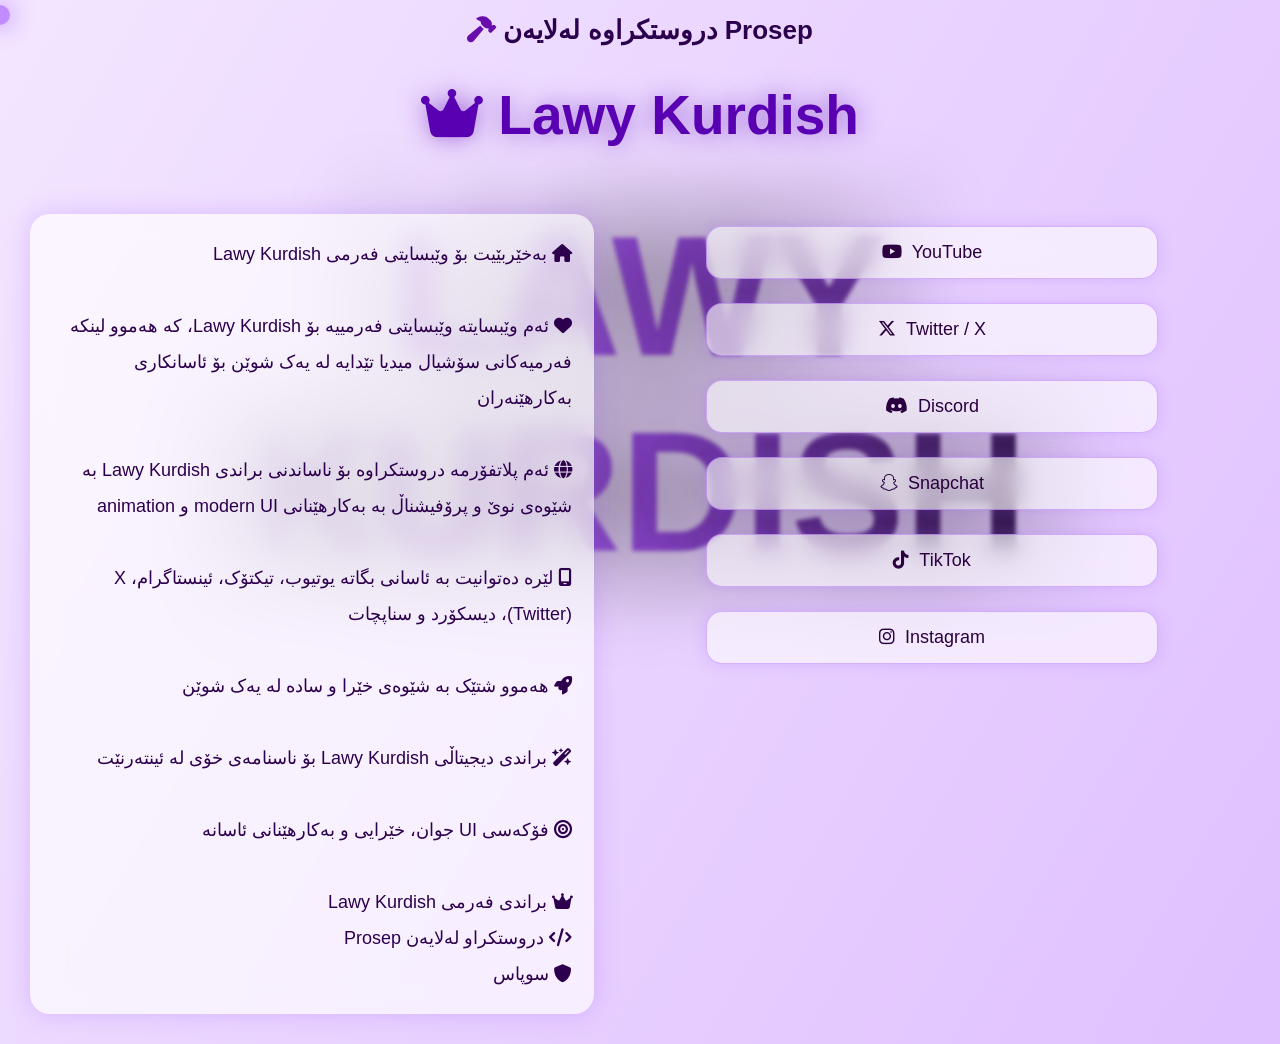
==== index.html @ 70dc0a90 "Add files via upload" ====
<!DOCTYPE html>
<html lang="en">
<head>
<meta charset="UTF-8">
<title>Lawy Kurdish</title>
<meta name="viewport" content="width=device-width, initial-scale=1.0">

<!-- Google verification -->
<meta name="google-site-verification" content="R3zK9phVE6oonJGxJ8CaJPSkxle5D0u0ec3rjVHdP5g" />

<link rel="stylesheet" href="https://cdnjs.cloudflare.com/ajax/libs/font-awesome/6.5.0/css/all.min.css">

<style>

/* ===== BACKGROUND ===== */
body {
    margin: 0;
    font-family: Arial, sans-serif;
    overflow-x: hidden;
    background: linear-gradient(120deg, #f3e6ff, #d9b3ff, #b266ff, #f3e6ff);
    background-size: 400% 400%;
    animation: bg 10s infinite ease-in-out;
}

@keyframes bg {
    0% {background-position: 0% 50%;}
    50% {background-position: 100% 50%;}
    100% {background-position: 0% 50%;}
}

/* ===== BACK TEXT ===== */
.bg-text {
    position: absolute;
    width: 100%;
    top: 22%;
    text-align: center;
    font-size: 170px;
    font-weight: 900;

    background: linear-gradient(90deg, #ffffff, #a855f7, #000000);
    -webkit-background-clip: text;
    -webkit-text-fill-color: transparent;

    filter: blur(2px);
    user-select: none;

    text-shadow:
        -40px -40px 80px rgba(0,0,0,0.25),
         40px -40px 80px rgba(0,0,0,0.25),
        -40px  40px 80px rgba(0, 0, 0, 0.25),
         40px  40px 80px rgba(0, 0, 0, 0.25);

    animation: floatText 6s infinite ease-in-out;
}

@keyframes floatText {
    0% {transform: translateY(0);}
    50% {transform: translateY(-25px);}
    100% {transform: translateY(0);}
}

/* ===== CURSOR ===== */
.cursor {
    position: fixed;
    width: 20px;
    height: 20px;
    border-radius: 50%;
    background: rgba(160,80,255,0.6);
    box-shadow: 0 0 25px rgba(160,80,255,0.8);
    pointer-events: none;
    transform: translate(-50%, -50%);
    z-index: 999;
}

/* ===== HEADER ===== */
header {
    text-align: center;
    font-size: 26px;
    font-weight: bold;
    color: #2b004d;
    margin-top: 15px;
}

header i {
    color: #6a0dad;
}

/* ===== TITLE ===== */
h1 {
    text-align: center;
    font-size: 55px;
    color: #5a00b3;
    text-shadow: 0 0 25px rgba(90,0,179,0.5);
}

/* ===== LAYOUT ===== */
.container {
    display: flex;
    justify-content: space-between;
    padding: 30px;
    gap: 20px;
}

/* ===== DESCRIPTION ===== */
.desc {
    flex: 1;
    max-width: 520px;
    margin: auto;
    text-align: right;
    direction: rtl;

    font-size: 18px;
    line-height: 2;
    color: #2d004d;

    background: rgba(255,255,255,0.65);
    backdrop-filter: blur(15px);
    padding: 22px;
    border-radius: 20px;

    box-shadow: 0 0 25px rgba(150,80,255,0.25);
}

/* ===== LINKS ===== */
.links {
    flex: 1;
    display: flex;
    flex-direction: column;
    align-items: center;
}

a.button {
    display: flex;
    align-items: center;
    justify-content: center;
    gap: 10px;

    width: 85%;
    max-width: 420px;
    margin: 12px auto;
    padding: 15px;

    border-radius: 16px;
    text-decoration: none;
    font-size: 18px;

    color: #2a003f;
    background: rgba(255,255,255,0.6);
    backdrop-filter: blur(12px);

    border: 1px solid rgba(120,0,255,0.25);
    transition: 0.3s;

    box-shadow: 0 0 15px rgba(150,80,255,0.2);
}

a.button:hover {
    transform: scale(1.06);
    background: rgba(160,80,255,0.9);
    color: white;
}

/* MOBILE */
@media (max-width: 900px) {
    .container {
        flex-direction: column;
        align-items: center;
    }
}

/* ripple */
.ripple {
    position: absolute;
    width: 20px;
    height: 20px;
    border-radius: 50%;
    background: rgba(160,80,255,0.6);
    transform: scale(0);
    animation: ripple 0.6s linear;
}

@keyframes ripple {
    to {transform: scale(10); opacity: 0;}
}

</style>
</head>

<body>

<div class="bg-text">LAWY KURDISH</div>
<div class="cursor" id="cursor"></div>

<header>
<i class="fa-solid fa-hammer"></i>
دروستکراوە لەلایەن Prosep
</header>

<h1><i class="fa-solid fa-crown"></i> Lawy Kurdish</h1>

<div class="container">

<!-- DESCRIPTION -->
<div class="desc">

<i class="fa-solid fa-house"></i> بەخێربێیت بۆ وێبسایتی فەرمی Lawy Kurdish<br><br>

<i class="fa-solid fa-heart"></i> ئەم وێبسایتە وێبسایتی فەرمییە بۆ Lawy Kurdish، کە هەموو لینکە فەرمیەکانی سۆشیال میدیا تێدایە لە یەک شوێن بۆ ئاسانکاری بەکارهێنەران<br><br>

<i class="fa-solid fa-globe"></i> ئەم پلاتفۆرمە دروستکراوە بۆ ناساندنی براندی Lawy Kurdish بە شێوەی نوێ و پرۆفیشناڵ بە بەکارهێنانی modern UI و animation<br><br>

<i class="fa-solid fa-mobile-screen"></i> لێرە دەتوانیت بە ئاسانی بگاتە یوتیوب، تیکتۆک، ئینستاگرام، X (Twitter)، دیسکۆرد و سناپچات<br><br>

<i class="fa-solid fa-rocket"></i> هەموو شتێک بە شێوەی خێرا و سادە لە یەک شوێن<br><br>

<i class="fa-solid fa-wand-magic-sparkles"></i> براندی دیجیتاڵی Lawy Kurdish بۆ ناسنامەی خۆی لە ئینتەرنێت<br><br>

<i class="fa-solid fa-bullseye"></i> فۆکەسی UI جوان، خێرایی و بەکارهێنانی ئاسانە<br><br>

<i class="fa-solid fa-crown"></i> براندی فەرمی Lawy Kurdish<br>
<i class="fa-solid fa-code"></i> دروستکراو لەلایەن Prosep<br>
<i class="fa-solid fa-shield"></i> سوپاس

</div>

<!-- LINKS -->
<div class="links">

<a class="button" href="https://www.youtube.com/@Lawykurdish" target="_blank">
<i class="fa-brands fa-youtube"></i> YouTube
</a>

<a class="button" href="https://x.com/lawykurdisx?s=21" target="_blank">
<i class="fa-brands fa-x-twitter"></i> Twitter / X
</a>

<a class="button" href="https://discord.gg/CPrrPWC5dq" target="_blank">
<i class="fa-brands fa-discord"></i> Discord
</a>

<a class="button" href="https://snapchat.com/add/lawy.omer0?share_id=YJyorMVQGX8&locale=en-US" target="_blank">
<i class="fa-brands fa-snapchat"></i> Snapchat
</a>

<a class="button" href="https://tiktok.com/@lawy_kurdish?_t=ZS-8vfRT7l6Nvz&_r=1" target="_blank">
<i class="fa-brands fa-tiktok"></i> TikTok
</a>

<a class="button" href="https://instagram.com/lawyy55?igsh=MWd5amNwdXo5cTNqMw==" target="_blank">
<i class="fa-brands fa-instagram"></i> Instagram
</a>

</div>

</div>

<script>

const cursor = document.getElementById("cursor");

document.addEventListener("mousemove", (e) => {
    cursor.style.left = e.clientX + "px";
    cursor.style.top = e.clientY + "px";
});

document.addEventListener("click", (e) => {
    let ripple = document.createElement("div");
    ripple.className = "ripple";
    ripple.style.left = e.clientX + "px";
    ripple.style.top = e.clientY + "px";
    document.body.appendChild(ripple);

    setTimeout(() => ripple.remove(), 600);
});

</script>

</body>
</html>
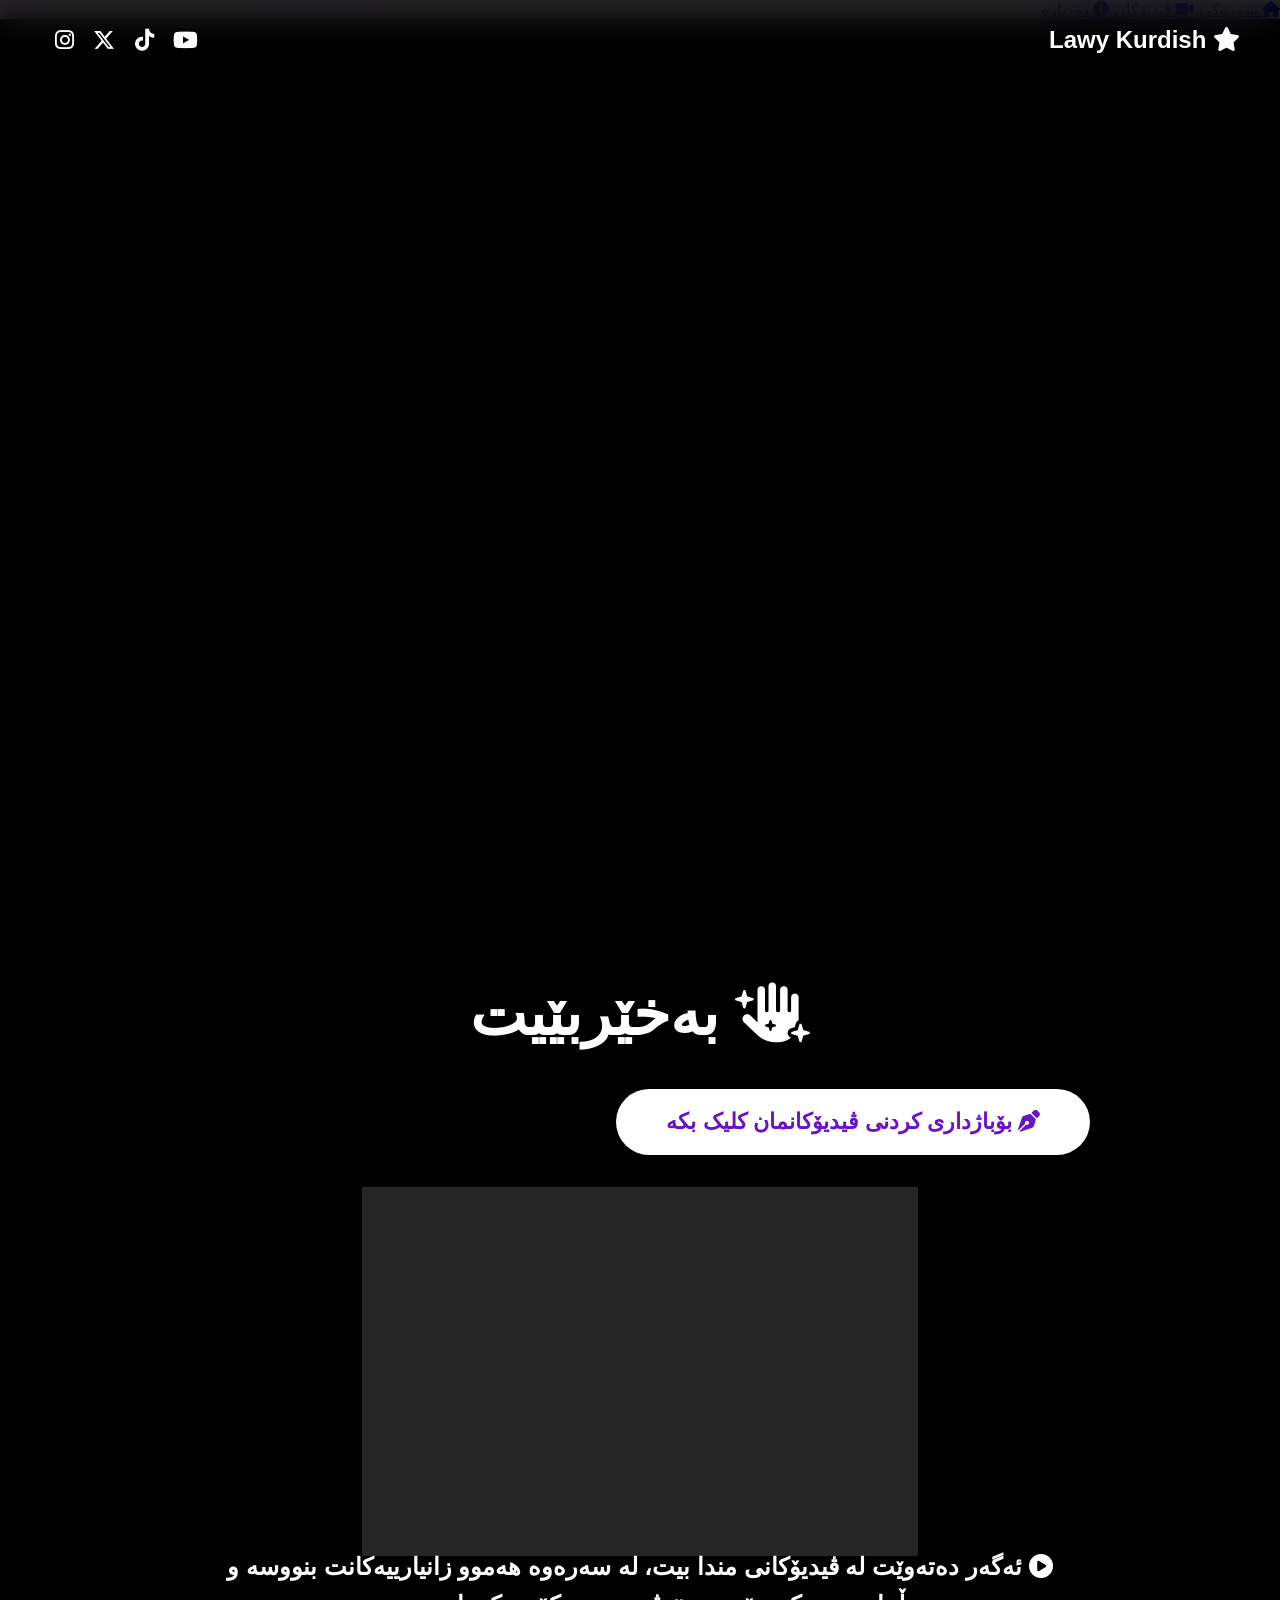
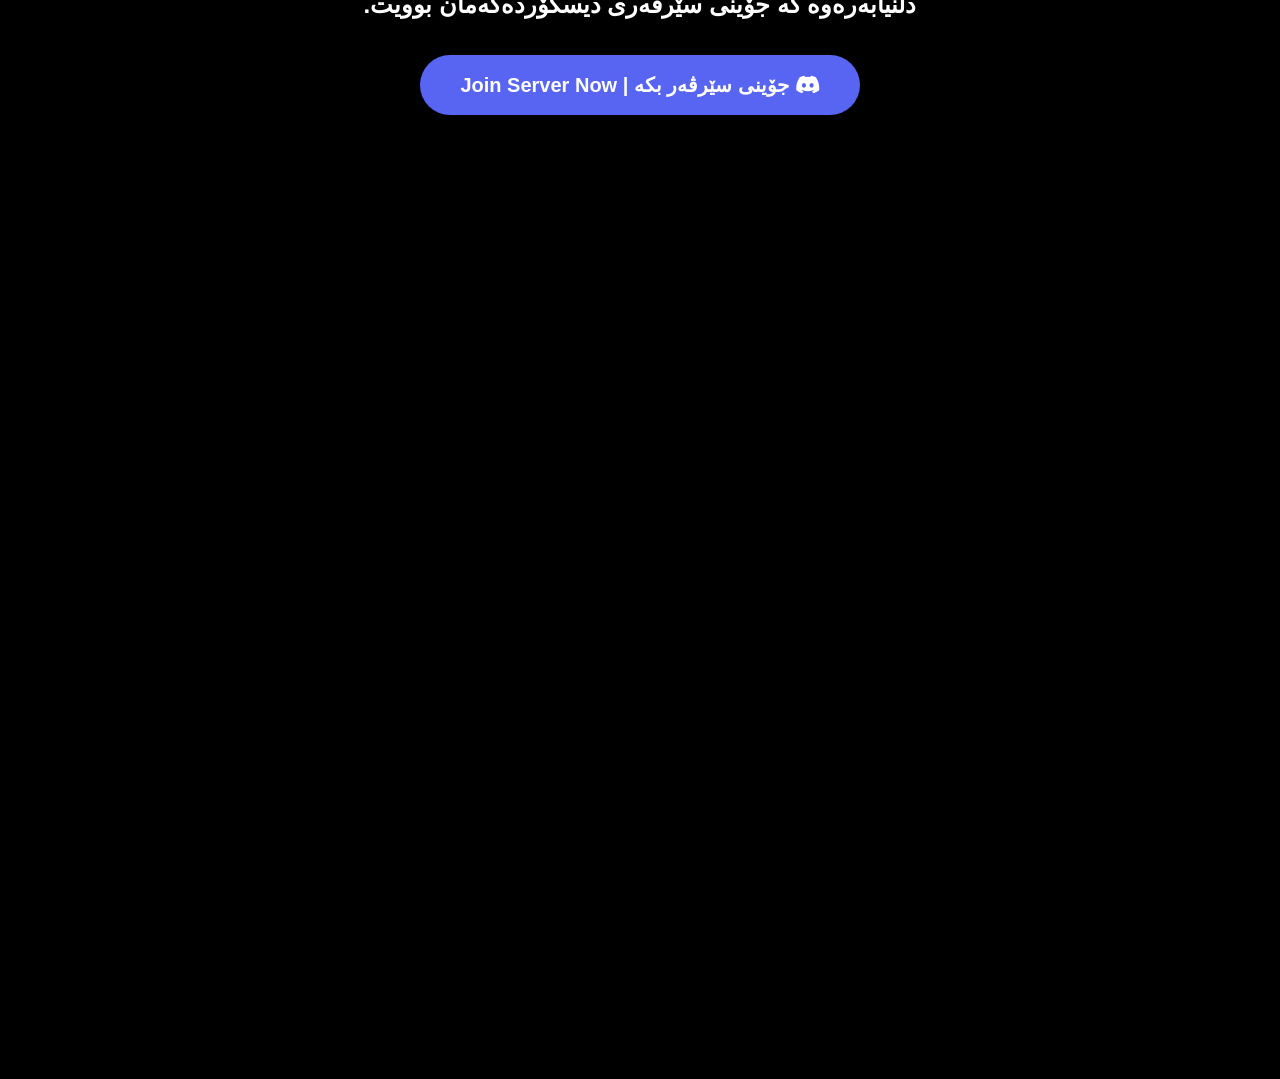
==== commit 1828569c: "Add files via upload" ====
--- a/index.html
+++ b/index.html
@@ -1,279 +1,160 @@
 <!DOCTYPE html>
-<html lang="en">
+<html lang="ckb" dir="rtl">
 <head>
-<meta charset="UTF-8">
-<title>Lawy Kurdish</title>
-<meta name="viewport" content="width=device-width, initial-scale=1.0">
+    <meta name="google-site-verification" content="aOc4FpIEHn05D5wEP_4eSQtwctQLR_QGQbvSiPDT93c" />
 
-<!-- Google verification -->
-<meta name="google-site-verification" content="R3zK9phVE6oonJGxJ8CaJPSkxle5D0u0ec3rjVHdP5g" />
+    <meta charset="UTF-8">
+    <meta name="viewport" content="width=device-width, initial-scale=1.0">
+    <link rel="icon" type="image/jpg" href="images/favicon.jpg">
+    <title>Lawy Kurdish</title>
 
-<link rel="stylesheet" href="https://cdnjs.cloudflare.com/ajax/libs/font-awesome/6.5.0/css/all.min.css">
+    <meta name="description" content="Lawy Kurdish official website, videos, Roblox content, and more.">
+    <meta name="keywords" content="Lawy Kurdish, Roblox Iraq, Kurdish YouTuber, Lawy Games">
 
-<style>
-
-/* ===== BACKGROUND ===== */
-body {
-    margin: 0;
-    font-family: Arial, sans-serif;
-    overflow-x: hidden;
-    background: linear-gradient(120deg, #f3e6ff, #d9b3ff, #b266ff, #f3e6ff);
-    background-size: 400% 400%;
-    animation: bg 10s infinite ease-in-out;
-}
-
-@keyframes bg {
-    0% {background-position: 0% 50%;}
-    50% {background-position: 100% 50%;}
-    100% {background-position: 0% 50%;}
-}
-
-/* ===== BACK TEXT ===== */
-.bg-text {
-    position: absolute;
-    width: 100%;
-    top: 22%;
-    text-align: center;
-    font-size: 170px;
-    font-weight: 900;
-
-    background: linear-gradient(90deg, #ffffff, #a855f7, #000000);
-    -webkit-background-clip: text;
-    -webkit-text-fill-color: transparent;
-
-    filter: blur(2px);
-    user-select: none;
-
-    text-shadow:
-        -40px -40px 80px rgba(0,0,0,0.25),
-         40px -40px 80px rgba(0,0,0,0.25),
-        -40px  40px 80px rgba(0, 0, 0, 0.25),
-         40px  40px 80px rgba(0, 0, 0, 0.25);
-
-    animation: floatText 6s infinite ease-in-out;
-}
-
-@keyframes floatText {
-    0% {transform: translateY(0);}
-    50% {transform: translateY(-25px);}
-    100% {transform: translateY(0);}
-}
-
-/* ===== CURSOR ===== */
-.cursor {
-    position: fixed;
-    width: 20px;
-    height: 20px;
-    border-radius: 50%;
-    background: rgba(160,80,255,0.6);
-    box-shadow: 0 0 25px rgba(160,80,255,0.8);
-    pointer-events: none;
-    transform: translate(-50%, -50%);
-    z-index: 999;
-}
-
-/* ===== HEADER ===== */
-header {
-    text-align: center;
-    font-size: 26px;
-    font-weight: bold;
-    color: #2b004d;
-    margin-top: 15px;
-}
-
-header i {
-    color: #6a0dad;
-}
-
-/* ===== TITLE ===== */
-h1 {
-    text-align: center;
-    font-size: 55px;
-    color: #5a00b3;
-    text-shadow: 0 0 25px rgba(90,0,179,0.5);
-}
-
-/* ===== LAYOUT ===== */
-.container {
-    display: flex;
-    justify-content: space-between;
-    padding: 30px;
-    gap: 20px;
-}
-
-/* ===== DESCRIPTION ===== */
-.desc {
-    flex: 1;
-    max-width: 520px;
-    margin: auto;
-    text-align: right;
-    direction: rtl;
-
-    font-size: 18px;
-    line-height: 2;
-    color: #2d004d;
-
-    background: rgba(255,255,255,0.65);
-    backdrop-filter: blur(15px);
-    padding: 22px;
-    border-radius: 20px;
-
-    box-shadow: 0 0 25px rgba(150,80,255,0.25);
-}
-
-/* ===== LINKS ===== */
-.links {
-    flex: 1;
-    display: flex;
-    flex-direction: column;
-    align-items: center;
-}
-
-a.button {
-    display: flex;
-    align-items: center;
-    justify-content: center;
-    gap: 10px;
-
-    width: 85%;
-    max-width: 420px;
-    margin: 12px auto;
-    padding: 15px;
-
-    border-radius: 16px;
-    text-decoration: none;
-    font-size: 18px;
-
-    color: #2a003f;
-    background: rgba(255,255,255,0.6);
-    backdrop-filter: blur(12px);
-
-    border: 1px solid rgba(120,0,255,0.25);
-    transition: 0.3s;
-
-    box-shadow: 0 0 15px rgba(150,80,255,0.2);
-}
-
-a.button:hover {
-    transform: scale(1.06);
-    background: rgba(160,80,255,0.9);
-    color: white;
-}
-
-/* MOBILE */
-@media (max-width: 900px) {
-    .container {
-        flex-direction: column;
-        align-items: center;
-    }
-}
-
-/* ripple */
-.ripple {
-    position: absolute;
-    width: 20px;
-    height: 20px;
-    border-radius: 50%;
-    background: rgba(160,80,255,0.6);
-    transform: scale(0);
-    animation: ripple 0.6s linear;
-}
-
-@keyframes ripple {
-    to {transform: scale(10); opacity: 0;}
-}
-
-</style>
+    <link rel="stylesheet" href="style.css">
+    <link rel="stylesheet" href="https://cdnjs.cloudflare.com/ajax/libs/font-awesome/6.5.0/css/all.min.css">
 </head>
-
 <body>
 
-<div class="bg-text">LAWY KURDISH</div>
-<div class="cursor" id="cursor"></div>
+    <div class="bg"></div>
 
-<header>
-<i class="fa-solid fa-hammer"></i>
-دروستکراوە لەلایەن Prosep
-</header>
+    <div class="top-bar">
+        <div class="logo-text"><i class="fa-solid fa-star"></i> Lawy Kurdish</div>
+        <div class="nav-right">
+            <div class="social-header">
+                <a href="https://www.youtube.com/@Lawykurdish" target="_blank"><i class="fa-brands fa-youtube"></i></a>
+                <a href="https://tiktok.com/@lawy_kurdish" target="_blank"><i class="fa-brands fa-tiktok"></i></a>
+                <a href="https://x.com/lawykurdisx" target="_blank"><i class="fa-brands fa-x-twitter"></i></a>
+                <a href="https://www.instagram.com/lawy_kurdish" target="_blank"><i class="fa-brands fa-instagram"></i></a>
+            </div>
+            <div class="menu-toggle" onclick="toggleMenu()">
+                <div></div><div></div><div></div>
+            </div>
+        </div>
+    </div>
 
-<h1><i class="fa-solid fa-crown"></i> Lawy Kurdish</h1>
+    <div class="menu-overlay" id="menu">
+        <div class="menu-box">
+            <a href="#" onclick="toggleMenu()"><i class="fa-solid fa-house"></i> سەرەکی</a>
+            <a href="#" onclick="toggleMenu()"><i class="fa-solid fa-video"></i> ڤیدیۆکان</a>
+            <a href="#" onclick="toggleMenu()"><i class="fa-solid fa-circle-info"></i> دەربارە</a>
+        </div>
+    </div>
 
-<div class="container">
+    <!-- BIG VIDEO SECTION -->
+    <section class="video-section-big">
+        <iframe src="https://www.youtube.com/embed/7s0mCJU9x4Y" 
+                frameborder="0" 
+                allow="accelerometer; autoplay; clipboard-write; encrypted-media; gyroscope; picture-in-picture" 
+                allowfullscreen>
+        </iframe>
+    </section>
 
-<!-- DESCRIPTION -->
-<div class="desc">
+    <div class="main-container">
+        <div class="reveal active">
+            <h2 class="welcome-text-huge"><i class="fa-solid fa-hand-sparkles"></i> بەخێربێیت</h2>
+            
+            <button class="join-btn-massive" onclick="openFrame()">
+                <i class="fa-solid fa-pen-nib"></i> بۆباژداری کردنی ڤیدیۆکانمان کلیک بکە
+            </button>
+            
+            <!-- FIXED PASSWORD CARD -->
+            <div class="password-wrapper" id="passWrapper">
+                <div class="password-card-pro">
+                    <div class="pass-header">
+                        <i class="fa-solid fa-shield-halved"></i>
+                        <h3>وشەی نهێنی بنووسە</h3>
+                    </div>
+                    <div class="pass-group-pro">
+                        <input type="password" id="passInput" placeholder="Password...">
+                        <button class="pass-btn-glow" onclick="checkPassword()">
+                           <i class="fa-solid fa-eye"></i> پیشاندان
+                        </button>
+                    </div>
+                </div>
+            </div>
 
-<i class="fa-solid fa-house"></i> بەخێربێیت بۆ وێبسایتی فەرمی Lawy Kurdish<br><br>
+            <div id="globalChat" class="chat-container-massive" style="display: none; margin-top: 30px;">
+                <div id="timerDisplay" style="font-weight: bold; margin-bottom: 15px; font-size: 20px; text-align: center;"></div>
+                <div class="chat-header-text" style="background: #2575fc; color: white; padding: 4px 12px; border-radius: 4px; display: inline-block; font-size: 14px; margin-bottom: 10px;">
+                   <i class="fa-solid fa-comments"></i> Lawy Kurdish چاتی گشتی
+                </div>
+                <div id="commentList" class="comment-box-styling"></div>
+            </div>
 
-<i class="fa-solid fa-heart"></i> ئەم وێبسایتە وێبسایتی فەرمییە بۆ Lawy Kurdish، کە هەموو لینکە فەرمیەکانی سۆشیال میدیا تێدایە لە یەک شوێن بۆ ئاسانکاری بەکارهێنەران<br><br>
+            <div class="footer-info-fixed">
+                <p class="description-text-large">
+                    <i class="fa-solid fa-circle-play"></i> ئەگەر دەتەوێت لە ڤیدیۆکانی مندا بیت، لە سەرەوە هەموو زانیارییەکانت بنووسە و دڵنیابەرەوە کە جۆینی سێرڤەری دیسکۆردەکەمان بوویت.
+                </p>
+                <a href="https://discord.gg/CPrrPWC5dq" target="_blank" class="discord-btn-cool">
+                    <i class="fa-brands fa-discord"></i> جۆینی سێرڤەر بکە | Join Server Now
+                </a>
+            </div>
+        </div>
+    </div>
 
-<i class="fa-solid fa-globe"></i> ئەم پلاتفۆرمە دروستکراوە بۆ ناساندنی براندی Lawy Kurdish بە شێوەی نوێ و پرۆفیشناڵ بە بەکارهێنانی modern UI و animation<br><br>
+    <section class="news-section reveal">
+        <h2 class="news-main-title">ڤیدیۆ <span>نوێیەکان</span></h2>
+        <div class="news-grid">
+            <a href="https://www.youtube.com/watch?v=cv4VENWaL2U" target="_blank" class="news-card">
+                <div class="news-thumb"><img src="https://img.youtube.com/vi/cv4VENWaL2U/maxresdefault.jpg"></div>
+                <h3>باشترین ساتەکان</h3>
+            </a>
+            <a href="https://www.youtube.com/watch?v=Uyh_HTuHBZE" target="_blank" class="news-card">
+                <div class="news-thumb"><img src="https://img.youtube.com/vi/Uyh_HTuHBZE/maxresdefault.jpg"></div>
+                <h3>ئاستەنگی نوێ</h3>
+            </a>
+            <a href="https://www.youtube.com/watch?v=7s0mCJU9x4Y" target="_blank" class="news-card">
+                <div class="news-thumb"><img src="https://img.youtube.com/vi/7s0mCJU9x4Y/maxresdefault.jpg"></div>
+                <h3>ڕووداوەکان</h3>
+            </a>
+            <a href="https://www.youtube.com/watch?v=LO3sJ52pzTw" target="_blank" class="news-card">
+                <div class="news-thumb"><img src="https://img.youtube.com/vi/LO3sJ52pzTw/maxresdefault.jpg"></div>
+                <h3>پڕۆژەی داهاتوو</h3>
+            </a>
+            <a href="https://www.youtube.com/watch?v=_2dqc6LiHLw" target="_blank" class="news-card">
+                <div class="news-thumb"><img src="https://img.youtube.com/vi/_2dqc6LiHLw/maxresdefault.jpg"></div>
+                <h3>بەژداریکردن</h3>
+            </a>
+            <a href="https://www.youtube.com/watch?v=msq_g2-5Kns" target="_blank" class="news-card">
+                <div class="news-thumb"><img src="https://img.youtube.com/vi/msq_g2-5Kns/maxresdefault.jpg"></div>
+                <h3>سەیرترینەکان</h3>
+            </a>
+        </div>
+    </section>
 
-<i class="fa-solid fa-mobile-screen"></i> لێرە دەتوانیت بە ئاسانی بگاتە یوتیوب، تیکتۆک، ئینستاگرام، X (Twitter)، دیسکۆرد و سناپچات<br><br>
+    <div class="coming-soon-section reveal">
+        <h1 class="coming-soon-text">بەم زووانە چاوەڕوان بن... <br> <span>COMING SOON</span></h1>
+    </div>
 
-<i class="fa-solid fa-rocket"></i> هەموو شتێک بە شێوەی خێرا و سادە لە یەک شوێن<br><br>
+    <div id="dataFrame" class="frame-overlay" style="display:none;">
+        <div class="frame-content-mega">
+            <button class="close-btn-new" onclick="closeFrame()"><i class="fa-solid fa-xmark"></i></button>
+            <h2 class="kurdish-title-huge"><i class="fa-solid fa-file-signature"></i> زانیارییەکان بنووسە</h2>
+            <div class="input-container-huge">
+                <div class="input-field">
+                    <i class="fa-solid fa-user"></i>
+                    <input type="text" id="userName" placeholder="ناوەکەت بنووسە...">
+                </div>
+                <div class="input-field">
+                    <i class="fa-solid fa-envelope"></i>
+                    <input type="email" id="userEmail" placeholder="ئیمەیڵەکەت بنووسە...">
+                </div>
+                <div class="input-field">
+                    <i class="fa-solid fa-gamepad"></i>
+                    <input type="text" id="userPlatform" placeholder="لەسەر چی یاری دەکەیت؟...">
+                </div>
+                <div class="input-field">
+                    <i class="fa-solid fa-video"></i>
+                    <textarea id="userComment" placeholder="بۆچی دەتەوێت بەژداری ڤیدیۆکە بکەیت؟..."></textarea>
+                </div>
+            </div>
+            <button class="submit-btn-massive" onclick="submitComment()"><i class="fa-solid fa-paper-plane"></i> ناردنی زانیارییەکان</button>
+        </div>
+    </div>
 
-<i class="fa-solid fa-wand-magic-sparkles"></i> براندی دیجیتاڵی Lawy Kurdish بۆ ناسنامەی خۆی لە ئینتەرنێت<br><br>
-
-<i class="fa-solid fa-bullseye"></i> فۆکەسی UI جوان، خێرایی و بەکارهێنانی ئاسانە<br><br>
-
-<i class="fa-solid fa-crown"></i> براندی فەرمی Lawy Kurdish<br>
-<i class="fa-solid fa-code"></i> دروستکراو لەلایەن Prosep<br>
-<i class="fa-solid fa-shield"></i> سوپاس
-
-</div>
-
-<!-- LINKS -->
-<div class="links">
-
-<a class="button" href="https://www.youtube.com/@Lawykurdish" target="_blank">
-<i class="fa-brands fa-youtube"></i> YouTube
-</a>
-
-<a class="button" href="https://x.com/lawykurdisx?s=21" target="_blank">
-<i class="fa-brands fa-x-twitter"></i> Twitter / X
-</a>
-
-<a class="button" href="https://discord.gg/CPrrPWC5dq" target="_blank">
-<i class="fa-brands fa-discord"></i> Discord
-</a>
-
-<a class="button" href="https://snapchat.com/add/lawy.omer0?share_id=YJyorMVQGX8&locale=en-US" target="_blank">
-<i class="fa-brands fa-snapchat"></i> Snapchat
-</a>
-
-<a class="button" href="https://tiktok.com/@lawy_kurdish?_t=ZS-8vfRT7l6Nvz&_r=1" target="_blank">
-<i class="fa-brands fa-tiktok"></i> TikTok
-</a>
-
-<a class="button" href="https://instagram.com/lawyy55?igsh=MWd5amNwdXo5cTNqMw==" target="_blank">
-<i class="fa-brands fa-instagram"></i> Instagram
-</a>
-
-</div>
-
-</div>
-
-<script>
-
-const cursor = document.getElementById("cursor");
-
-document.addEventListener("mousemove", (e) => {
-    cursor.style.left = e.clientX + "px";
-    cursor.style.top = e.clientY + "px";
-});
-
-document.addEventListener("click", (e) => {
-    let ripple = document.createElement("div");
-    ripple.className = "ripple";
-    ripple.style.left = e.clientX + "px";
-    ripple.style.top = e.clientY + "px";
-    document.body.appendChild(ripple);
-
-    setTimeout(() => ripple.remove(), 600);
-});
-
-</script>
-
+    <script src="https://www.gstatic.com/firebasejs/10.7.1/firebase-app-compat.js"></script>
+    <script src="https://www.gstatic.com/firebasejs/10.7.1/firebase-firestore-compat.js"></script>
+    <script src="script.js"></script>
 </body>
 </html>
--- a/style.css
+++ b/style.css
@@ -0,0 +1,111 @@
+/* --- GLOBAL --- */
+* { margin: 0; padding: 0; box-sizing: border-box; font-family: 'Segoe UI', Tahoma, Geneva, Verdana, sans-serif; }
+body { overflow-x: hidden; direction: rtl; background: #000; }
+
+.bg { position: fixed; inset: 0; background: linear-gradient(-45deg, #6a11cb, #2575fc, #ffffff, #f3e5f5); background-size: 400% 400%; animation: gradientBG 15s ease infinite; z-index: -2; }
+@keyframes gradientBG { 0% { background-position: 0% 50%; } 50% { background-position: 100% 50%; } 100% { background-position: 0% 50%; } }
+
+/* --- NAVIGATION --- */
+.top-bar { position: fixed; top: 0; width: 100%; height: 80px; padding: 0 40px; display: flex; justify-content: space-between; align-items: center; background: rgba(0, 0, 0, 0.85); backdrop-filter: blur(15px); z-index: 1000; color: white; }
+.logo-text { font-size: 24px; font-weight: 800; }
+.social-header a i { color: white; font-size: 22px; margin-left: 15px; transition: 0.3s; }
+
+/* --- PASSWORD CARD FIX --- */
+.password-wrapper {
+    display: flex;
+    justify-content: center;
+    width: 100%;
+    margin: 30px 0;
+}
+
+.password-card-pro {
+    background: rgba(255, 255, 255, 0.15);
+    backdrop-filter: blur(15px);
+    padding: 30px;
+    border-radius: 25px;
+    border: 1px solid rgba(255, 255, 255, 0.2);
+    width: 90%;
+    max-width: 450px;
+    box-shadow: 0 15px 35px rgba(0,0,0,0.2);
+    text-align: center;
+}
+
+.pass-header {
+    color: white;
+    margin-bottom: 20px;
+}
+
+.pass-header i {
+    font-size: 40px;
+    margin-bottom: 10px;
+    display: block;
+}
+
+.pass-header h3 {
+    font-size: 24px;
+    font-weight: 800;
+}
+
+.pass-group-pro {
+    display: flex;
+    gap: 10px;
+    flex-direction: column; /* Better for mobile/tablet */
+}
+
+.pass-group-pro input {
+    padding: 15px;
+    border-radius: 12px;
+    border: none;
+    outline: none;
+    font-size: 16px;
+    text-align: center;
+    background: rgba(255, 255, 255, 0.9);
+}
+
+.pass-btn-glow {
+    background: #6a11cb;
+    color: white;
+    padding: 15px;
+    border-radius: 12px;
+    border: none;
+    font-weight: 800;
+    cursor: pointer;
+    transition: 0.3s;
+}
+
+.pass-btn-glow:hover {
+    background: #2575fc;
+    transform: translateY(-2px);
+}
+
+/* --- HERO & MAIN CONTENT --- */
+.video-section-big { width: 100%; height: 100vh; background: #000; padding-top: 80px; }
+.video-section-big iframe { width: 100%; height: 100%; border: none; }
+.main-container { width: 100%; display: flex; flex-direction: column; align-items: center; padding: 60px 20px; position: relative; }
+.welcome-text-huge { color: white; font-size: 60px; font-weight: 900; margin-bottom: 40px; text-align: center; }
+.join-btn-massive { background: white; color: #6a11cb; padding: 20px 50px; border-radius: 50px; font-size: 22px; font-weight: 800; border: none; cursor: pointer; transition: 0.4s; margin-bottom: 40px; }
+
+/* --- INFORMATION FRAME FIX --- */
+.frame-overlay { position: fixed; inset: 0; background: rgba(0, 0, 0, 0.9); backdrop-filter: blur(15px); display: flex; justify-content: center; align-items: center; z-index: 9999; }
+.frame-content-mega { background: white; padding: 40px; border-radius: 30px; width: 90%; max-width: 500px; position: relative; text-align: center; box-shadow: 0 25px 50px rgba(0,0,0,0.5); }
+.kurdish-title-huge { font-size: 28px; margin-bottom: 25px; color: #333; }
+.input-container-huge { display: flex; flex-direction: column; gap: 15px; }
+.input-field { display: flex; align-items: center; background: #f0f2f5; padding: 15px; border-radius: 15px; gap: 10px; border: 2px solid transparent; }
+.input-field i { color: #6a11cb; font-size: 20px; width: 30px; }
+.input-field input, .input-field textarea { border: none; background: none; outline: none; width: 100%; font-size: 17px; text-align: right; font-weight: 600; }
+.input-field textarea { height: 100px; resize: none; }
+.submit-btn-massive { width: 100%; margin-top: 25px; background: linear-gradient(90deg, #6a11cb, #2575fc); color: white; padding: 18px; border: none; border-radius: 15px; font-size: 20px; font-weight: 800; cursor: pointer; }
+.close-btn-new { position: absolute; top: 20px; left: 20px; background: #eee; border: none; width: 35px; height: 35px; border-radius: 50%; cursor: pointer; }
+
+/* --- GRID & FOOTER --- */
+.news-section { padding: 80px 40px; text-align: center; background: #000; }
+.news-main-title { font-size: 50px; color: white; margin-bottom: 50px; }
+.news-grid { display: grid; grid-template-columns: repeat(auto-fit, minmax(300px, 1fr)); gap: 30px; max-width: 1300px; margin: 0 auto; }
+.news-thumb { width: 100%; aspect-ratio: 16/9; border-radius: 15px; overflow: hidden; margin-bottom: 15px; border: 2px solid #222; }
+.news-thumb img { width: 100%; height: 100%; object-fit: cover; transition: 0.5s; }
+.news-card { text-decoration: none; color: white; }
+.footer-info-fixed { margin-top: 60px; text-align: center; max-width: 900px; }
+.description-text-large { color: white; font-size: 24px; font-weight: 600; line-height: 1.6; margin-bottom: 30px; display: block; }
+.discord-btn-cool { display: inline-block; background: #5865F2; color: white; padding: 18px 40px; border-radius: 50px; text-decoration: none; font-size: 20px; font-weight: 800; }
+.reveal { opacity: 0; transform: translateY(30px); transition: 0.8s ease; }
+.reveal.active { opacity: 1; transform: translateY(0); }
